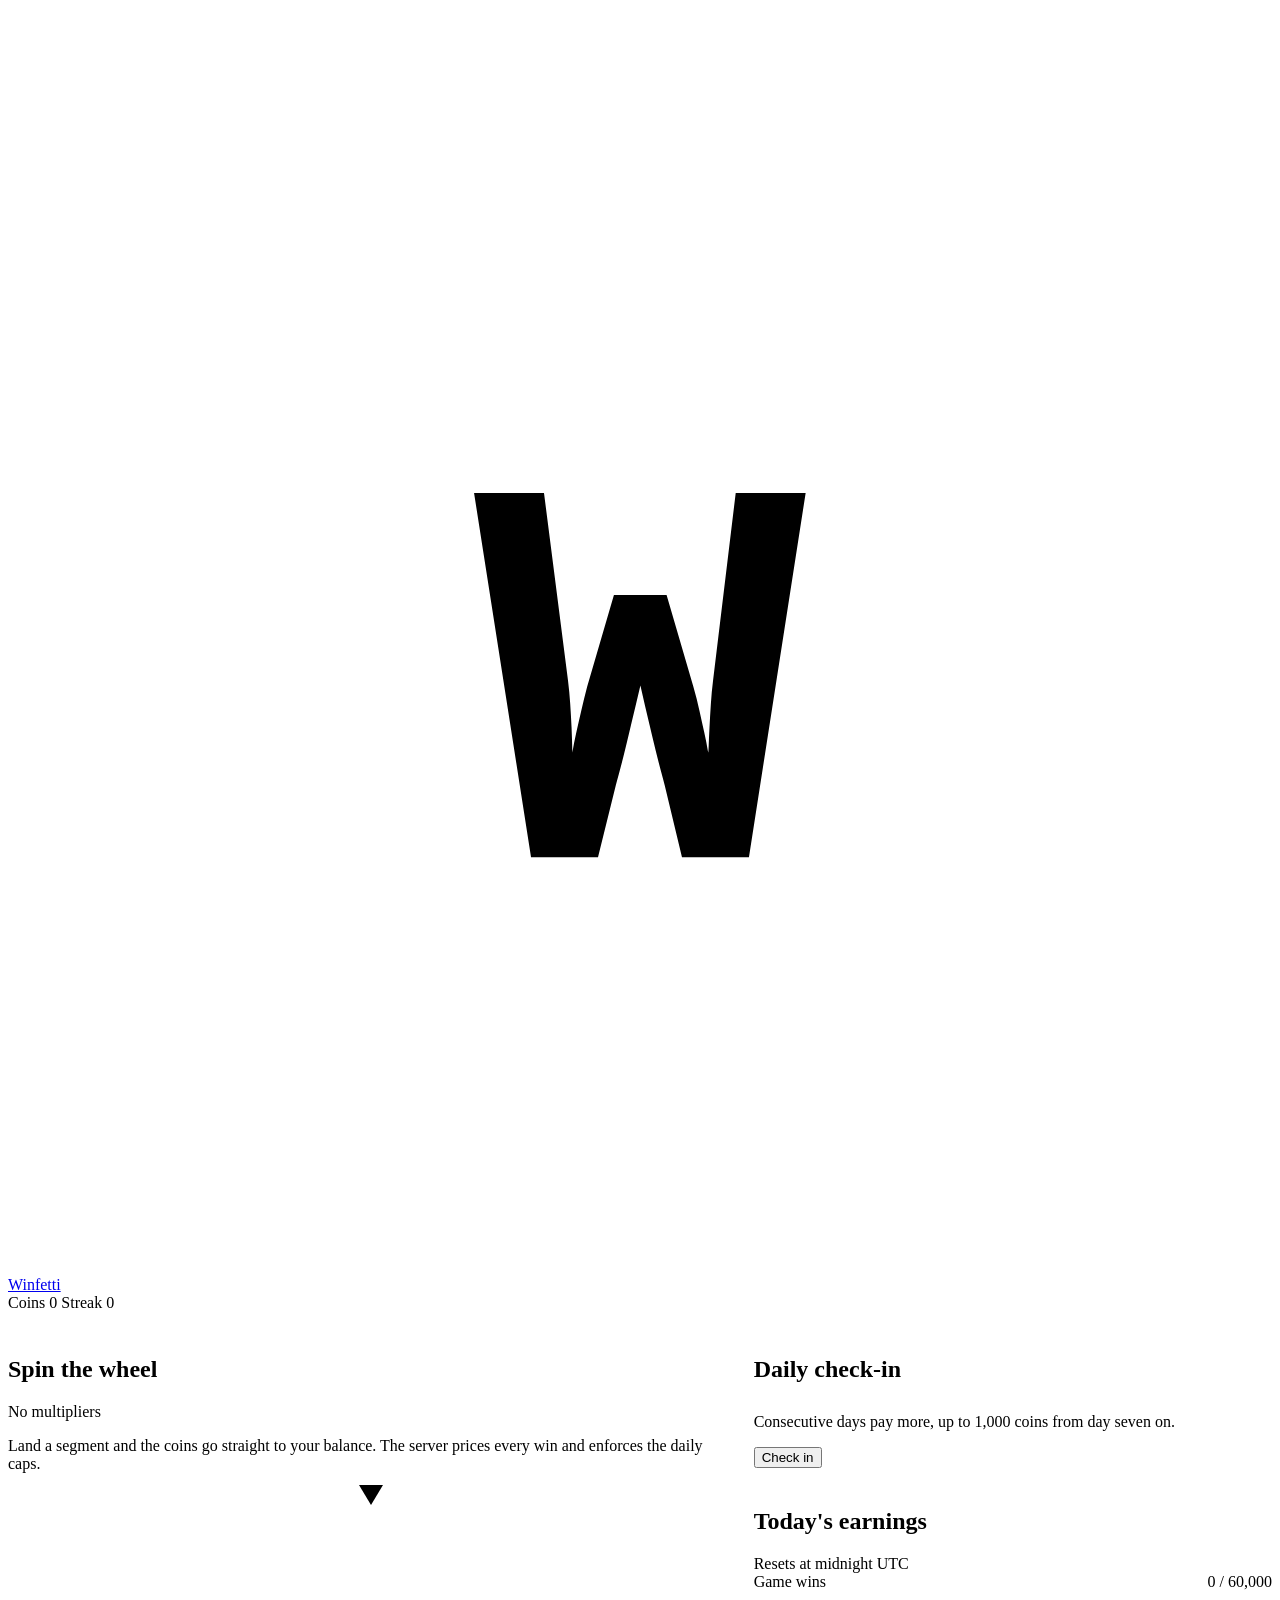
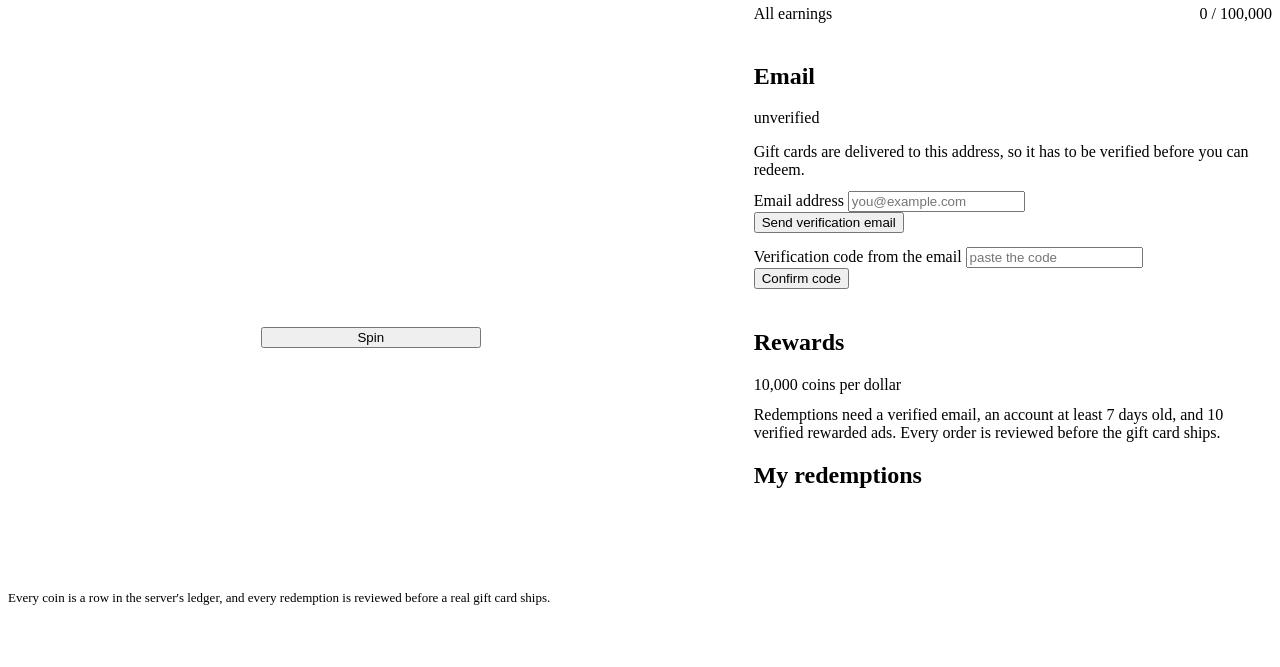
==== web/index.html @ 98aac63e "Frontends: player app (/) and ops console (/console), served by the API Built to the house frontend " ====
<!doctype html>
<html lang="en">
<head>
<meta charset="utf-8">
<meta name="viewport" content="width=device-width, initial-scale=1">
<title>Winfetti</title>
<meta name="description" content="Spin, check in, and earn coins you can redeem for real gift cards.">
<link rel="icon" type="image/svg+xml" href="/favicon.svg">
<link rel="stylesheet" href="/static/theme.css">
<style>
  /* page-specific layout; every color comes from theme.css tokens */
  .layout{display:grid;grid-template-columns:7fr 5fr;gap:20px;margin:24px 0 48px;align-items:start}
  .stack{display:grid;gap:20px}

  .wheel-box{position:relative;max-width:420px;margin:8px auto 0}
  .wheel-box #wheel{display:block;width:100%;height:auto}
  #rotor{transform-origin:50% 50%}
  .can-animate #rotor{transition:transform 3.4s cubic-bezier(.12,.64,.04,1)}
  .wheel-box .pointer{position:absolute;top:-5px;left:50%;transform:translateX(-50%);width:26px;height:22px}

  .spin-row{display:flex;flex-direction:column;gap:10px;align-items:center;margin-top:18px}
  .spin-row .btn{min-width:220px}
  #result{min-height:22px;font-family:var(--font-mono);font-size:15px;text-align:center}
  #result .win{color:var(--gold)}

  .ladder{display:flex;gap:6px;flex-wrap:wrap;margin-top:10px}
  .ladder span{
    font-family:var(--font-mono);font-size:12px;color:var(--dim);
    border:1px solid var(--line);border-radius:var(--r);padding:3px 7px;
  }
  .ladder span.today{border-color:var(--gold);color:var(--gold)}

  .cap{margin-bottom:14px}
  .cap:last-child{margin-bottom:0}
  .cap .nums{display:flex;justify-content:space-between;align-items:baseline;gap:8px}

  .catalog{display:grid;grid-template-columns:1fr 1fr;gap:10px}
  .item{border:1px solid var(--line);border-radius:var(--r);padding:12px;display:flex;flex-direction:column;gap:6px}
  .item .usd{font-size:18px;font-weight:650}
  .item .cost{font-family:var(--font-mono);font-size:12.5px;color:var(--dim)}
  .item .btn{margin-top:4px}

  footer{border-top:1px solid var(--line);padding:20px 0 40px;color:var(--faint);font-size:13px}

  @media (max-width:920px){
    .layout{grid-template-columns:1fr}
    .catalog{grid-template-columns:1fr 1fr}
  }
  @media (max-width:480px){
    .catalog{grid-template-columns:1fr}
  }
</style>
</head>
<body>
<div class="wrap">

  <nav class="sitenav" aria-label="Site">
    <a class="brand" href="/">
      <svg viewBox="0 0 32 32" aria-hidden="true">
        <circle cx="16" cy="16" r="14" fill="none" stroke="var(--gold)" stroke-width="2"/>
        <circle cx="16" cy="16" r="10.5" fill="none" stroke="var(--gold)" stroke-width="1" opacity=".45"/>
        <text x="16" y="21.5" text-anchor="middle" font-family="Space Mono, monospace" font-size="14" font-weight="700" fill="var(--gold)">W</text>
      </svg>
      Winfetti
    </a>
    <div class="chips" aria-live="polite">
      <span class="chip"><span class="lbl">Coins</span> <span id="chip-balance">0</span></span>
      <span class="chip"><span class="lbl">Streak</span> <span id="chip-streak">0</span></span>
    </div>
  </nav>

  <div id="banner" class="banner" hidden></div>

  <main id="app" class="layout" hidden>

    <section class="panel" aria-labelledby="wheel-h">
      <div class="head">
        <h1 class="px" id="wheel-h">Spin the wheel</h1>
        <span class="lbl" id="mult-line">No multipliers</span>
      </div>
      <div class="body">
        <p class="dim small">Land a segment and the coins go straight to your balance. The server prices every win and enforces the daily caps.</p>
        <div class="wheel-box">
          <svg id="wheel" viewBox="0 0 400 400" role="img" aria-label="Prize wheel with eight segments from 50 coins up to a 25,000 coin jackpot"></svg>
          <svg class="pointer" viewBox="0 0 26 22" aria-hidden="true">
            <path d="M1 1h24L13 21Z" fill="var(--text)" stroke="var(--bg)" stroke-width="1.5"/>
          </svg>
        </div>
        <div class="spin-row">
          <button class="btn" id="spin-btn" type="button">Spin</button>
          <p id="result" aria-live="polite"></p>
        </div>
      </div>
    </section>

    <div class="stack">

      <section class="panel" aria-labelledby="checkin-h">
        <div class="head">
          <h2 class="px" id="checkin-h">Daily check-in</h2>
          <span class="num small dim" id="checkin-day"></span>
        </div>
        <div class="body">
          <div class="ladder" id="ladder" aria-hidden="true"></div>
          <p class="note" style="margin-top:10px">Consecutive days pay more, up to 1,000 coins from day seven on.</p>
          <div style="margin-top:12px;display:flex;gap:10px;align-items:center">
            <button class="btn" id="checkin-btn" type="button">Check in</button>
            <span id="checkin-msg" class="small" aria-live="polite"></span>
          </div>
        </div>
      </section>

      <section class="panel" aria-labelledby="caps-h">
        <div class="head">
          <h2 class="px" id="caps-h">Today's earnings</h2>
          <span class="lbl">Resets at midnight UTC</span>
        </div>
        <div class="body">
          <div class="cap">
            <div class="nums small">
              <span>Game wins</span>
              <span class="num"><span id="cap-game">0</span> <span class="faint">/ <span id="cap-game-max">60,000</span></span></span>
            </div>
            <div class="meter" role="presentation"><i id="cap-game-bar" style="width:0%"></i></div>
          </div>
          <div class="cap">
            <div class="nums small">
              <span>All earnings</span>
              <span class="num"><span id="cap-total">0</span> <span class="faint">/ <span id="cap-total-max">100,000</span></span></span>
            </div>
            <div class="meter" role="presentation"><i id="cap-total-bar" style="width:0%"></i></div>
          </div>
        </div>
      </section>

      <section class="panel" aria-labelledby="email-h">
        <div class="head">
          <h2 class="px" id="email-h">Email</h2>
          <span id="email-state" class="st pending">unverified</span>
        </div>
        <div class="body" id="email-body">
          <p class="dim small" style="margin-bottom:12px">Gift cards are delivered to this address, so it has to be verified before you can redeem.</p>
          <form id="email-form">
            <div class="field">
              <label for="email-input">Email address</label>
              <input type="email" id="email-input" name="email" autocomplete="email" required placeholder="you@example.com">
            </div>
            <button class="btn ghost" type="submit" id="email-send">Send verification email</button>
            <span id="email-msg" class="small" aria-live="polite" style="margin-left:8px"></span>
          </form>
          <form id="token-form" style="margin-top:14px">
            <div class="field">
              <label for="token-input">Verification code from the email</label>
              <input type="text" id="token-input" name="token" autocomplete="one-time-code" placeholder="paste the code">
            </div>
            <button class="btn ghost" type="submit" id="token-send">Confirm code</button>
            <span id="token-msg" class="small" aria-live="polite" style="margin-left:8px"></span>
          </form>
        </div>
      </section>

      <section class="panel" aria-labelledby="rewards-h">
        <div class="head">
          <h2 class="px" id="rewards-h">Rewards</h2>
          <span class="lbl">10,000 coins per dollar</span>
        </div>
        <div class="body">
          <div class="catalog" id="catalog"></div>
          <p class="note" style="margin-top:12px">Redemptions need a verified email, an account at least 7 days old, and 10 verified rewarded ads. Every order is reviewed before the gift card ships.</p>
          <p id="redeem-msg" class="small" aria-live="polite" style="margin-top:8px"></p>
        </div>
        <div class="head" style="border-top:1px solid var(--line)">
          <h2 class="px">My redemptions</h2>
        </div>
        <div id="redemptions"></div>
      </section>

    </div>
  </main>

  <footer>
    <div class="wrap" style="padding:0">
      <p>Every coin is a row in the server's ledger, and every redemption is reviewed before a real gift card ships.</p>
    </div>
  </footer>

</div>
<script src="/static/app.js"></script>
</body>
</html>
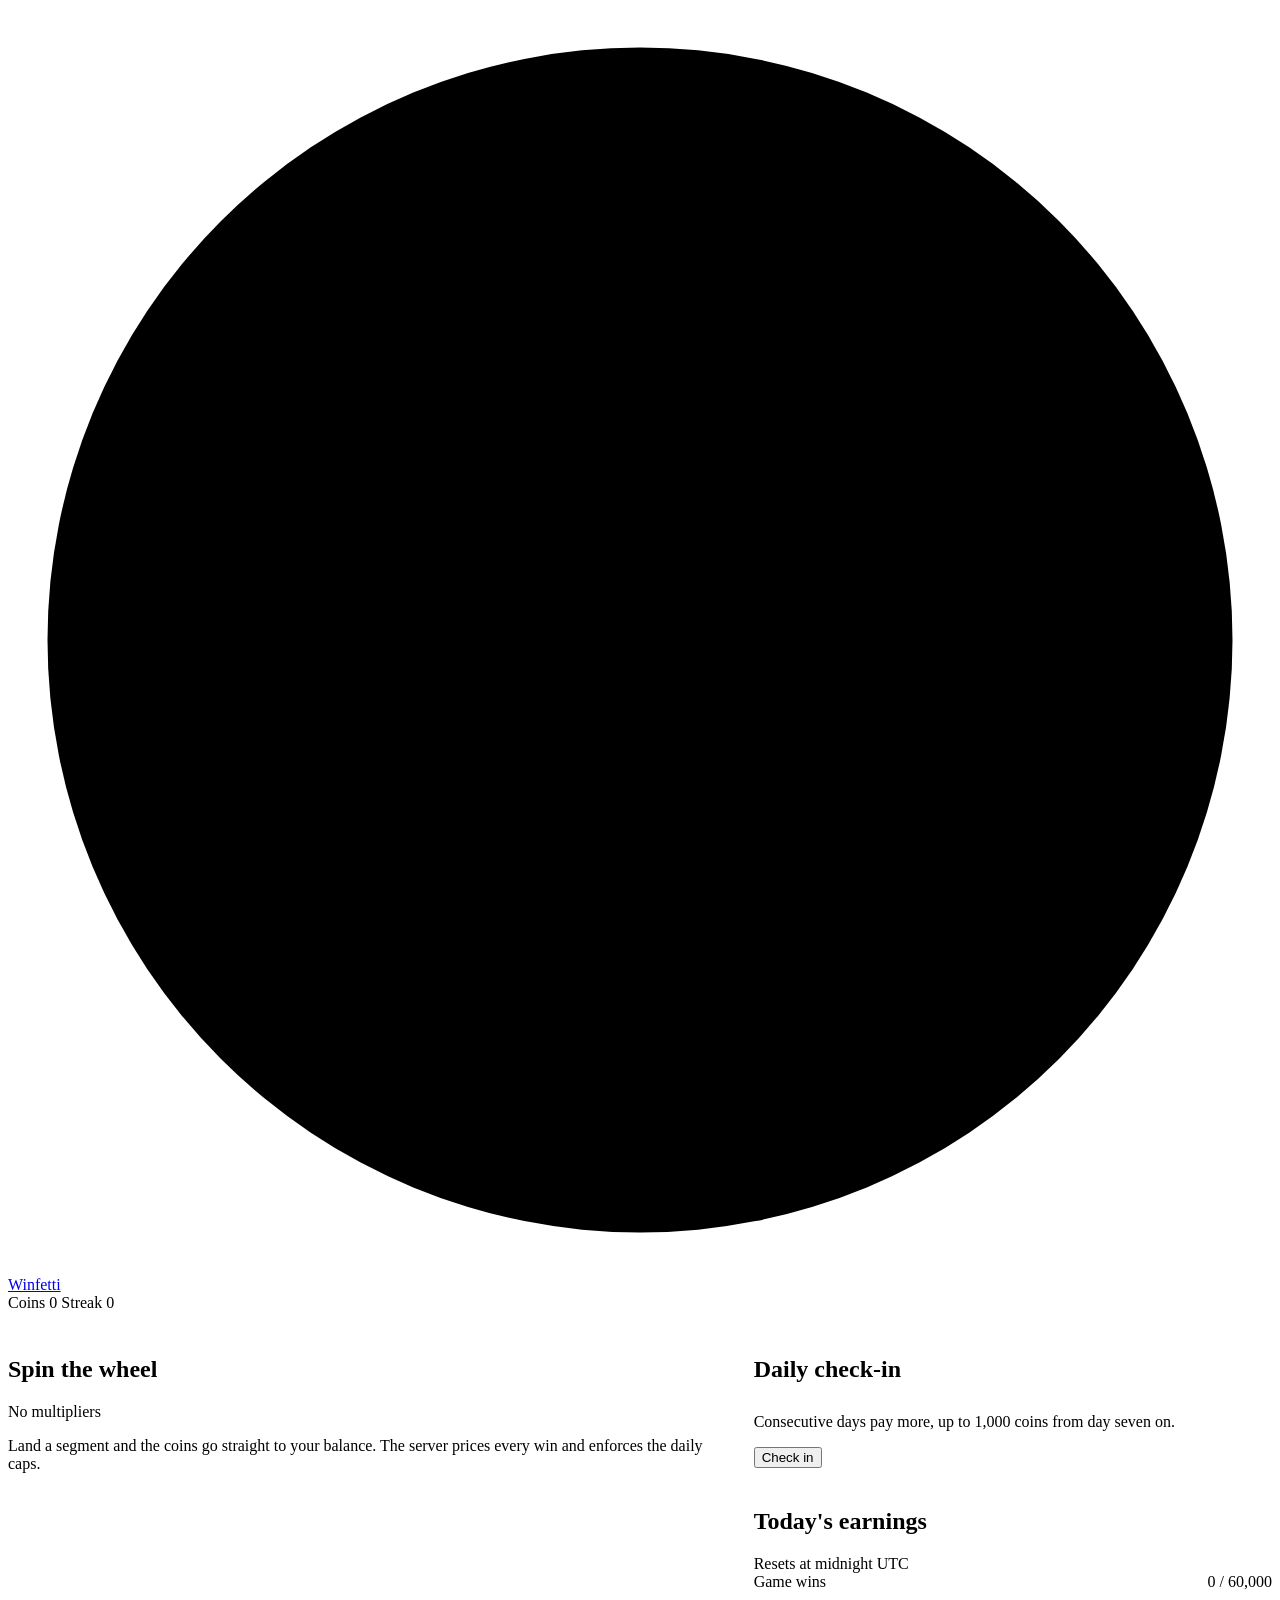
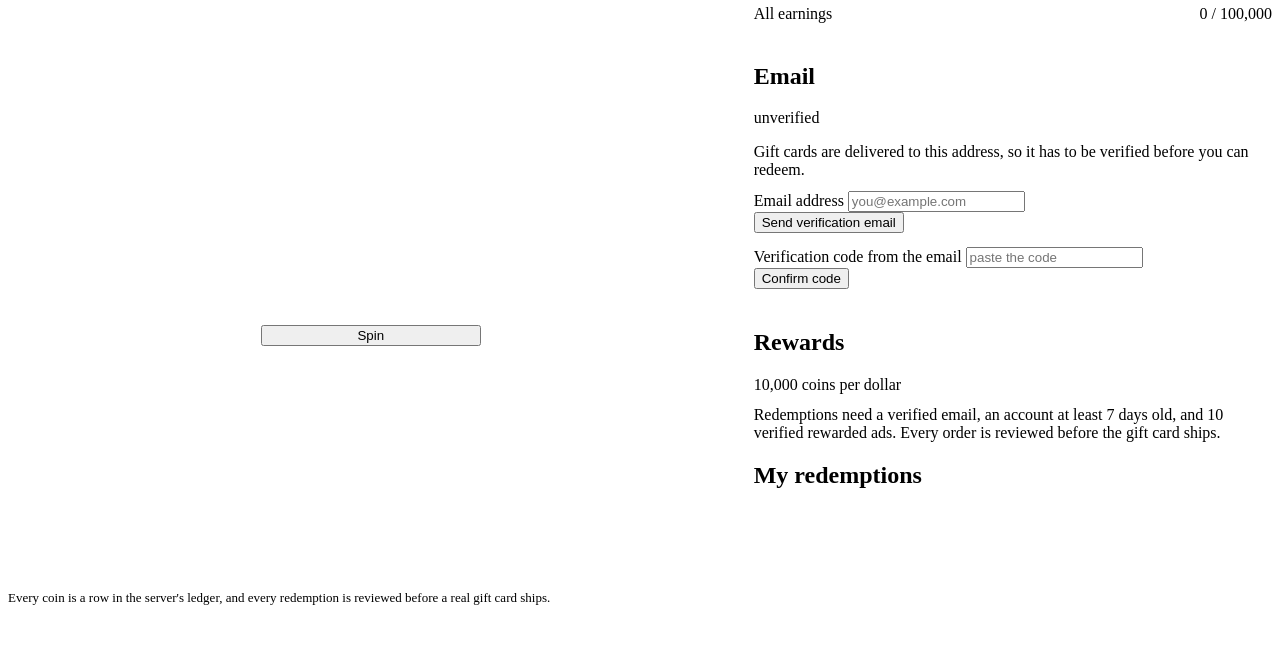
==== commit f7aeab38: "Redesign frontends in the Seat Layer language, captured as a skill The Seat Layer design (warm paper" ====
--- a/web/index.html
+++ b/web/index.html
@@ -2,40 +2,56 @@
 <html lang="en">
 <head>
 <meta charset="utf-8">
-<meta name="viewport" content="width=device-width, initial-scale=1">
+<meta name="viewport" content="width=device-width, initial-scale=1, viewport-fit=cover">
 <title>Winfetti</title>
 <meta name="description" content="Spin, check in, and earn coins you can redeem for real gift cards.">
 <link rel="icon" type="image/svg+xml" href="/favicon.svg">
 <link rel="stylesheet" href="/static/theme.css">
 <style>
-  /* page-specific layout; every color comes from theme.css tokens */
+  /* page-specific layout; colors come from theme.css tokens, plus the
+     documented illustration-only extrusion shades (#D9D3C6, #9A8F73) */
   .layout{display:grid;grid-template-columns:7fr 5fr;gap:20px;margin:24px 0 48px;align-items:start}
   .stack{display:grid;gap:20px}
 
-  .wheel-box{position:relative;max-width:420px;margin:8px auto 0}
-  .wheel-box #wheel{display:block;width:100%;height:auto}
-  #rotor{transform-origin:50% 50%}
+  /* the wheel on an isometric plane, paper-cutout extrusion (see
+     .claude/skills/seat-layer-design). The edge fade dissolves the
+     illustration into the page. */
+  .stage3d{position:relative;height:430px;overflow:hidden;margin-top:6px;
+    -webkit-mask-image:linear-gradient(90deg,transparent,#000 8%,#000 92%,transparent);
+    mask-image:linear-gradient(90deg,transparent,#000 8%,#000 92%,transparent)}
+  .plane{position:absolute;inset:0;
+    transform:perspective(1400px) rotateX(52deg) rotateZ(-33deg) scale(1.42)}
+  #wheel{display:block;width:100%;height:100%;
+    filter:drop-shadow(12px 18px 18px rgba(26,24,20,.14))} /* sells the tilt */
+  #rotor{transform-origin:320px 270px;transform-box:view-box}
   .can-animate #rotor{transition:transform 3.4s cubic-bezier(.12,.64,.04,1)}
-  .wheel-box .pointer{position:absolute;top:-5px;left:50%;transform:translateX(-50%);width:26px;height:22px}
-
-  .spin-row{display:flex;flex-direction:column;gap:10px;align-items:center;margin-top:18px}
+  #wheel .fadein{opacity:0;animation:fadein .6s ease forwards}
+  @keyframes fadein{from{opacity:0}to{opacity:1}}
+  @media(max-width:960px){.stage3d{height:360px}.plane{transform:perspective(1400px) rotateX(52deg) rotateZ(-33deg) scale(1.42)}}
+  @media(prefers-reduced-motion:reduce){
+    .plane{transform:none}
+    #wheel .fadein{opacity:1;animation:none}
+    #wheel{filter:none}
+  }
+
+  .spin-row{display:flex;flex-direction:column;gap:10px;align-items:center;margin-top:6px}
   .spin-row .btn{min-width:220px}
   #result{min-height:22px;font-family:var(--font-mono);font-size:15px;text-align:center}
-  #result .win{color:var(--gold)}
+  #result .win{color:var(--teal2)}
 
   .ladder{display:flex;gap:6px;flex-wrap:wrap;margin-top:10px}
   .ladder span{
     font-family:var(--font-mono);font-size:12px;color:var(--dim);
-    border:1px solid var(--line);border-radius:var(--r);padding:3px 7px;
-  }
-  .ladder span.today{border-color:var(--gold);color:var(--gold)}
+    border:1px solid var(--line);border-radius:var(--r);padding:3px 7px;background:var(--panel2);
+  }
+  .ladder span.today{border-color:var(--accent);color:var(--accent);background:rgba(138,59,74,.06)}
 
   .cap{margin-bottom:14px}
   .cap:last-child{margin-bottom:0}
   .cap .nums{display:flex;justify-content:space-between;align-items:baseline;gap:8px}
 
   .catalog{display:grid;grid-template-columns:1fr 1fr;gap:10px}
-  .item{border:1px solid var(--line);border-radius:var(--r);padding:12px;display:flex;flex-direction:column;gap:6px}
+  .item{border:1px solid var(--line);border-radius:var(--r);padding:12px;display:flex;flex-direction:column;gap:6px;background:var(--panel2)}
   .item .usd{font-size:18px;font-weight:650}
   .item .cost{font-family:var(--font-mono);font-size:12.5px;color:var(--dim)}
   .item .btn{margin-top:4px}
@@ -57,9 +73,9 @@
   <nav class="sitenav" aria-label="Site">
     <a class="brand" href="/">
       <svg viewBox="0 0 32 32" aria-hidden="true">
-        <circle cx="16" cy="16" r="14" fill="none" stroke="var(--gold)" stroke-width="2"/>
-        <circle cx="16" cy="16" r="10.5" fill="none" stroke="var(--gold)" stroke-width="1" opacity=".45"/>
-        <text x="16" y="21.5" text-anchor="middle" font-family="Space Mono, monospace" font-size="14" font-weight="700" fill="var(--gold)">W</text>
+        <circle cx="16" cy="16" r="15" fill="var(--accent)"/>
+        <circle cx="16" cy="16" r="10.5" fill="none" stroke="var(--bg)" stroke-width="1" opacity=".55"/>
+        <text x="16" y="21.5" text-anchor="middle" font-family="Space Mono, monospace" font-size="14" font-weight="700" fill="var(--bg)">W</text>
       </svg>
       Winfetti
     </a>
@@ -80,14 +96,13 @@
       </div>
       <div class="body">
         <p class="dim small">Land a segment and the coins go straight to your balance. The server prices every win and enforces the daily caps.</p>
-        <div class="wheel-box">
-          <svg id="wheel" viewBox="0 0 400 400" role="img" aria-label="Prize wheel with eight segments from 50 coins up to a 25,000 coin jackpot"></svg>
-          <svg class="pointer" viewBox="0 0 26 22" aria-hidden="true">
-            <path d="M1 1h24L13 21Z" fill="var(--text)" stroke="var(--bg)" stroke-width="1.5"/>
-          </svg>
+        <div class="stage3d">
+          <div class="plane">
+            <svg id="wheel" viewBox="0 0 640 540" role="img" aria-label="Prize wheel with eight segments from 50 coins up to a 25,000 coin jackpot, on a table beside two stacks of coins"></svg>
+          </div>
         </div>
         <div class="spin-row">
-          <button class="btn" id="spin-btn" type="button">Spin</button>
+          <button class="btn accent" id="spin-btn" type="button">Spin</button>
           <p id="result" aria-live="polite"></p>
         </div>
       </div>
